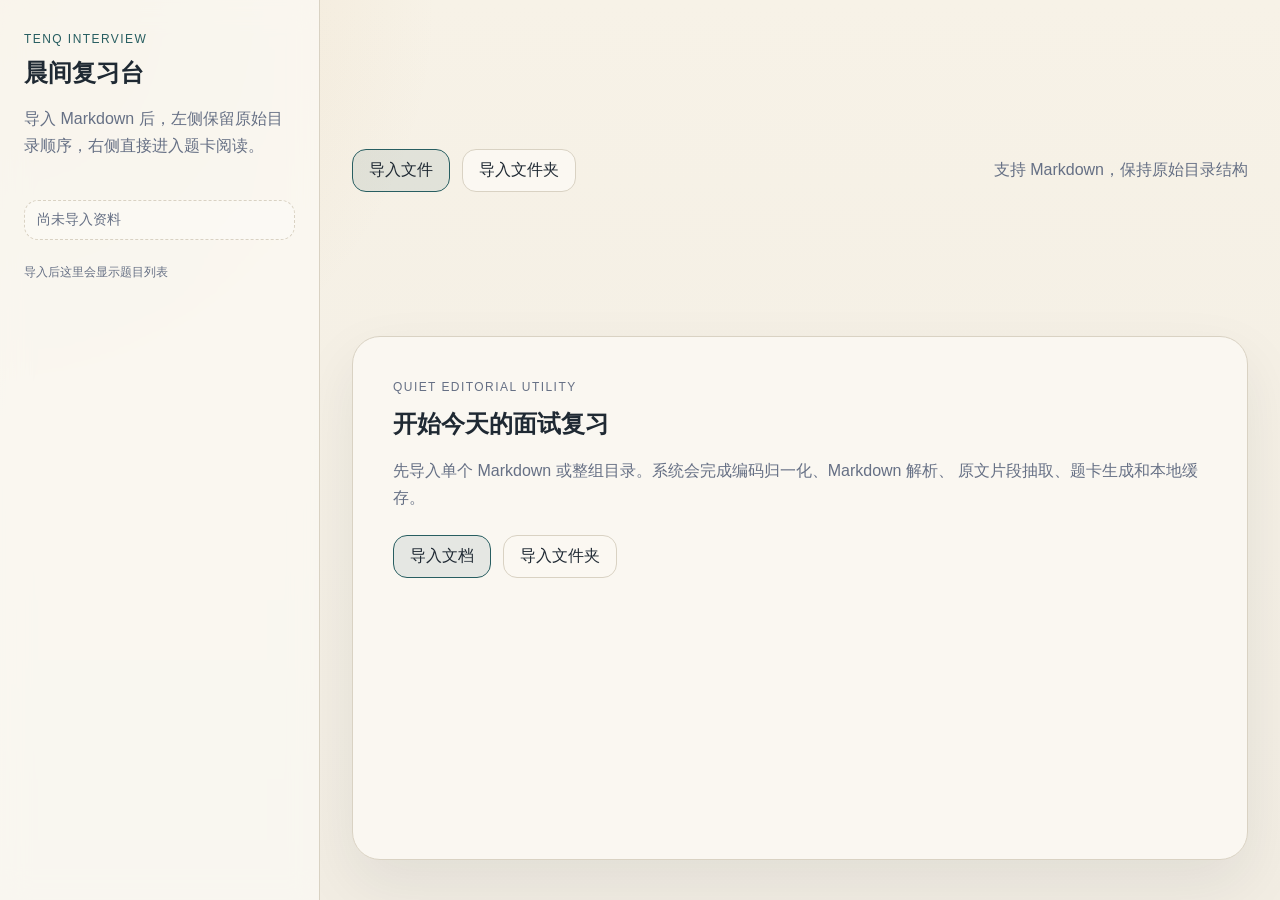
==== frontend/index.html @ 1c11b287 "feat(frontend): add import preview workbench ui" ====
<!doctype html>
<html lang="zh-CN">
  <head>
    <meta charset="UTF-8" />
    <meta name="viewport" content="width=device-width, initial-scale=1.0" />
    <title>TenQ Interview</title>
    <link rel="stylesheet" href="./src/style.css" />
  </head>
  <body>
    <div class="app-shell">
      <aside class="sidebar">
        <div class="sidebar__header">
          <p class="eyebrow">TenQ Interview</p>
          <h1>晨间复习台</h1>
          <p class="sidebar__copy">
            导入 Markdown 后，左侧保留原始目录顺序，右侧直接进入题卡阅读。
          </p>
        </div>

        <div class="sidebar__status" id="sidebar-status">尚未导入资料</div>
        <nav class="sidebar__list" id="document-list" aria-label="文档列表"></nav>
      </aside>

      <main class="workspace">
        <header class="toolbar">
          <div class="toolbar__group">
            <button id="import-file-button" class="toolbar__button toolbar__button--primary">
              导入文件
            </button>
            <button id="import-directory-button" class="toolbar__button">
              导入文件夹
            </button>
          </div>
          <div class="toolbar__meta" id="toolbar-meta">支持 Markdown，保持原始目录结构</div>
        </header>

        <section class="panel panel--hero" id="hero-panel">
          <p class="eyebrow">Quiet Editorial Utility</p>
          <h2>开始今天的面试复习</h2>
          <p>
            先导入单个 Markdown 或整组目录。系统会完成编码归一化、Markdown 解析、
            原文片段抽取、题卡生成和本地缓存。
          </p>
          <div class="hero__actions">
            <button id="hero-import-file" class="toolbar__button toolbar__button--primary">
              导入文档
            </button>
            <button id="hero-import-directory" class="toolbar__button">
              导入文件夹
            </button>
          </div>
        </section>

        <section class="panel panel--summary hidden" id="summary-panel" aria-live="polite">
          <div class="summary__header">
            <div>
              <p class="eyebrow">导入概览</p>
              <h2 id="summary-title">导入预览</h2>
            </div>
            <p class="summary__target" id="summary-target"></p>
          </div>
          <p class="summary__hint hidden" id="summary-hint"></p>
          <div class="summary__stats">
            <article class="stat">
              <span class="stat__label">总数</span>
              <strong class="stat__value" id="stat-total">0</strong>
            </article>
            <article class="stat">
              <span class="stat__label">可用</span>
              <strong class="stat__value" id="stat-ready">0</strong>
            </article>
            <article class="stat">
              <span class="stat__label">失败</span>
              <strong class="stat__value" id="stat-failed">0</strong>
            </article>
          </div>
          <div class="summary__actions">
            <button id="confirm-import-button" class="toolbar__button toolbar__button--primary">
              开始导入
            </button>
            <button id="cancel-import-button" class="toolbar__button">取消</button>
          </div>
        </section>

        <section class="panel panel--detail hidden" id="detail-panel">
          <div class="detail__header">
            <div>
              <p class="eyebrow">题目</p>
              <h2 id="detail-title">选择一个问题开始</h2>
            </div>
            <div class="detail__tags">
              <span class="tag" id="detail-status">未开始</span>
              <span class="tag hidden" id="detail-cache-tag">缓存命中</span>
            </div>
          </div>

          <div class="detail__meta" id="detail-meta"></div>
          <div class="warning-box hidden" id="preview-warning"></div>

          <section class="detail__section">
            <p class="detail__section-label" id="detail-main-label">标准答案</p>
            <div class="answer" id="detail-answer">
              选中左侧问题后，这里会显示压缩后的标准答案。
            </div>
            <div class="detail__actions hidden" id="preview-confirm-actions">
              <button id="confirm-document-button" class="toolbar__button toolbar__button--primary">
                确认该文档可导入
              </button>
            </div>
            <button class="link-button hidden" id="source-toggle" type="button">
              基于原文整理，可展开查看依据
            </button>
          </section>

          <section class="detail__section hidden" id="sources-panel">
            <p class="detail__section-label">原文依据</p>
            <div class="sources" id="detail-sources"></div>
          </section>

          <section class="detail__section hidden" id="error-panel">
            <p class="detail__section-label">失败原因</p>
            <div class="error-box" id="detail-error"></div>
            <div class="detail__actions">
              <button id="retry-document-button" class="toolbar__button">重新处理当前文档</button>
            </div>
          </section>
        </section>
      </main>
    </div>

    <script src="./src/app.js"></script>
  </body>
</html>
---- frontend/src/style.css ----
:root {
  color-scheme: light;
  --canvas: #f5f1e8;
  --surface: #fbf8f2;
  --surface-strong: rgba(251, 248, 242, 0.92);
  --ink: #1f2933;
  --muted: #667085;
  --border: #d9d2c3;
  --accent: #285e61;
  --accent-soft: rgba(40, 94, 97, 0.1);
  --accent-strong: rgba(40, 94, 97, 0.18);
  --error: #b2544f;
  --error-soft: rgba(178, 84, 79, 0.12);
  --shadow: 0 24px 60px rgba(31, 41, 51, 0.08);
}

* {
  box-sizing: border-box;
}

html,
body {
  min-height: 100%;
}

body {
  margin: 0;
  font-family: "Source Han Sans SC", "Noto Sans SC", sans-serif;
  color: var(--ink);
  background:
    radial-gradient(circle at top left, rgba(192, 138, 62, 0.16), transparent 28%),
    linear-gradient(180deg, #f7f2e7 0%, #f2ede3 100%);
}

button {
  font: inherit;
}

.hidden {
  display: none !important;
}

.app-shell {
  display: grid;
  grid-template-columns: 320px minmax(0, 1fr);
  min-height: 100vh;
}

.sidebar {
  display: flex;
  flex-direction: column;
  gap: 24px;
  padding: 32px 24px;
  border-right: 1px solid var(--border);
  background: rgba(251, 248, 242, 0.84);
  backdrop-filter: blur(14px);
}

.sidebar__header h1,
.panel h2 {
  margin: 0;
  font-family: "Noto Serif SC", "Source Han Serif SC", serif;
  font-weight: 700;
  line-height: 1.3;
}

.sidebar__copy,
.toolbar__meta,
.panel p,
.detail__meta {
  color: var(--muted);
  line-height: 1.7;
}

.sidebar__status {
  padding: 10px 12px;
  border: 1px dashed var(--border);
  border-radius: 14px;
  background: rgba(255, 255, 255, 0.28);
  font-size: 14px;
  color: var(--muted);
}

.sidebar__list {
  display: grid;
  gap: 10px;
  align-content: start;
  min-height: 0;
  overflow: auto;
}

.sidebar__item {
  display: grid;
  gap: 6px;
  padding: 14px 16px;
  border: 1px solid transparent;
  border-radius: 16px;
  background: transparent;
  text-align: left;
  color: var(--ink);
  cursor: pointer;
  transition: background-color 180ms ease, border-color 180ms ease;
}

.sidebar__item:hover,
.sidebar__item:focus-visible {
  border-color: var(--border);
  background: rgba(255, 255, 255, 0.34);
  outline: none;
}

.sidebar__item--active {
  border-color: var(--accent);
  background: var(--accent-soft);
}

.sidebar__title {
  font-size: 15px;
  line-height: 1.5;
}

.sidebar__path {
  font-size: 12px;
  color: var(--muted);
}

.workspace {
  display: grid;
  gap: 24px;
  padding: 28px 32px 40px;
}

.toolbar {
  display: flex;
  align-items: center;
  justify-content: space-between;
  gap: 16px;
}

.toolbar__group {
  display: flex;
  flex-wrap: wrap;
  gap: 12px;
}

.toolbar__button {
  padding: 10px 16px;
  border: 1px solid var(--border);
  border-radius: 14px;
  background: var(--surface);
  color: var(--ink);
  cursor: pointer;
}

.toolbar__button--primary {
  border-color: var(--accent);
  background: var(--accent-soft);
}

.toolbar__button:disabled {
  cursor: wait;
  opacity: 0.6;
}

.panel {
  border: 1px solid var(--border);
  border-radius: 28px;
  background: var(--surface-strong);
  box-shadow: var(--shadow);
}

.panel--hero,
.panel--detail {
  padding: 40px;
}

.panel--summary {
  padding: 28px 32px;
}

.eyebrow {
  margin: 0 0 12px;
  font-size: 12px;
  letter-spacing: 0.12em;
  text-transform: uppercase;
  color: var(--accent);
}

.hero__actions {
  display: flex;
  flex-wrap: wrap;
  gap: 12px;
  margin-top: 24px;
}

.summary__actions,
.detail__actions {
  display: flex;
  flex-wrap: wrap;
  gap: 12px;
  margin-top: 24px;
}

.summary__header,
.detail__header {
  display: flex;
  align-items: flex-start;
  justify-content: space-between;
  gap: 16px;
}

.summary__target {
  margin: 0;
  max-width: 320px;
  text-align: right;
  word-break: break-all;
}

.summary__hint {
  margin: 18px 0 0;
  color: #8a5a1f;
  line-height: 1.7;
}

.summary__stats {
  display: grid;
  grid-template-columns: repeat(3, minmax(0, 1fr));
  gap: 16px;
  margin-top: 24px;
}

.stat {
  padding: 18px 20px;
  border: 1px solid var(--border);
  border-radius: 20px;
  background: rgba(255, 255, 255, 0.34);
}

.stat__label {
  display: block;
  margin-bottom: 10px;
  font-size: 13px;
  color: var(--muted);
}

.stat__value {
  font-size: 32px;
  font-weight: 700;
}

.detail__tags {
  display: flex;
  flex-wrap: wrap;
  gap: 8px;
}

.tag {
  display: inline-flex;
  align-items: center;
  padding: 8px 12px;
  border-radius: 999px;
  background: rgba(255, 255, 255, 0.5);
  color: var(--muted);
  font-size: 13px;
}

.detail__meta {
  margin-top: 12px;
  font-size: 13px;
}

.detail__section {
  margin-top: 32px;
}

.detail__section-label {
  margin: 0 0 12px;
  color: var(--accent);
  font-size: 13px;
  letter-spacing: 0.08em;
  text-transform: uppercase;
}

.answer,
.error-box,
.source,
.warning-box {
  padding: 18px 20px;
  border: 1px solid var(--border);
  border-radius: 20px;
  background: rgba(255, 255, 255, 0.34);
  line-height: 1.8;
}

.sources {
  display: grid;
  gap: 12px;
}

.warning-box {
  margin-top: 20px;
  border-color: rgba(192, 138, 62, 0.32);
  background: rgba(192, 138, 62, 0.12);
  color: #8a5a1f;
}

.error-box {
  border-color: rgba(178, 84, 79, 0.22);
  background: var(--error-soft);
  color: var(--error);
}

.link-button {
  margin-top: 14px;
  padding: 0;
  border: 0;
  background: transparent;
  color: var(--accent);
  cursor: pointer;
}

@media (max-width: 1100px) {
  .app-shell {
    grid-template-columns: 1fr;
  }

  .sidebar {
    border-right: 0;
    border-bottom: 1px solid var(--border);
  }
}

@media (max-width: 720px) {
  .workspace {
    padding: 20px;
  }

  .panel--hero,
  .panel--detail,
  .panel--summary {
    padding: 24px;
  }

  .toolbar,
  .summary__header,
  .detail__header {
    flex-direction: column;
    align-items: stretch;
  }

  .summary__target {
    max-width: none;
    text-align: left;
  }

  .summary__stats {
    grid-template-columns: 1fr;
  }
}
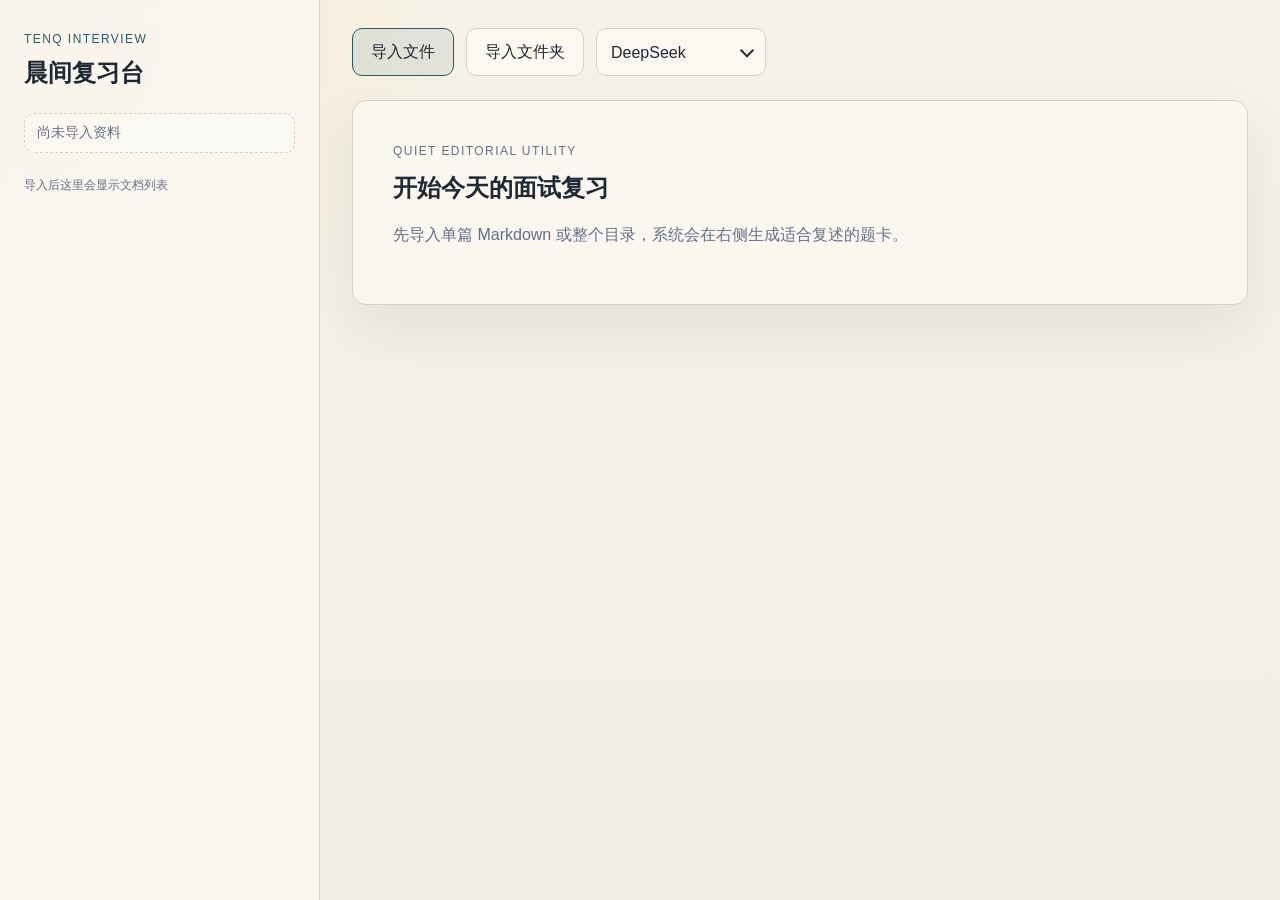
==== commit 7abaf992: "feat: add agent-driven document summarization" ====
--- a/frontend/index.html
+++ b/frontend/index.html
@@ -12,9 +12,6 @@
         <div class="sidebar__header">
           <p class="eyebrow">TenQ Interview</p>
           <h1>晨间复习台</h1>
-          <p class="sidebar__copy">
-            导入 Markdown 后，左侧保留原始目录顺序，右侧直接进入题卡阅读。
-          </p>
         </div>
 
         <div class="sidebar__status" id="sidebar-status">尚未导入资料</div>
@@ -24,40 +21,42 @@
       <main class="workspace">
         <header class="toolbar">
           <div class="toolbar__group">
+            <button
+              id="sidebar-toggle-button"
+              class="toolbar__button toolbar__button--ghost toolbar__button--sidebar hidden"
+              aria-expanded="false"
+              aria-controls="document-list"
+              type="button"
+            >
+              文档目录
+            </button>
             <button id="import-file-button" class="toolbar__button toolbar__button--primary">
               导入文件
             </button>
-            <button id="import-directory-button" class="toolbar__button">
-              导入文件夹
-            </button>
+            <button id="import-directory-button" class="toolbar__button">导入文件夹</button>
+            <label class="toolbar__select-wrap" for="provider-select">
+              <select id="provider-select" class="toolbar__select" aria-label="Agent 接入方式"></select>
+            </label>
           </div>
-          <div class="toolbar__meta" id="toolbar-meta">支持 Markdown，保持原始目录结构</div>
         </header>
 
         <section class="panel panel--hero" id="hero-panel">
           <p class="eyebrow">Quiet Editorial Utility</p>
           <h2>开始今天的面试复习</h2>
-          <p>
-            先导入单个 Markdown 或整组目录。系统会完成编码归一化、Markdown 解析、
-            原文片段抽取、题卡生成和本地缓存。
-          </p>
-          <div class="hero__actions">
-            <button id="hero-import-file" class="toolbar__button toolbar__button--primary">
-              导入文档
-            </button>
-            <button id="hero-import-directory" class="toolbar__button">
-              导入文件夹
-            </button>
-          </div>
+          <p>先导入单篇 Markdown 或整个目录，系统会在右侧生成适合复述的题卡。</p>
         </section>
 
         <section class="panel panel--summary hidden" id="summary-panel" aria-live="polite">
           <div class="summary__header">
             <div>
-              <p class="eyebrow">导入概览</p>
               <h2 id="summary-title">导入预览</h2>
             </div>
-            <p class="summary__target" id="summary-target"></p>
+            <div class="summary__actions">
+              <button id="confirm-import-button" class="toolbar__button toolbar__button--primary">
+                开始导入
+              </button>
+              <button id="cancel-import-button" class="toolbar__button">取消</button>
+            </div>
           </div>
           <p class="summary__hint hidden" id="summary-hint"></p>
           <div class="summary__stats">
@@ -74,19 +73,13 @@
               <strong class="stat__value" id="stat-failed">0</strong>
             </article>
           </div>
-          <div class="summary__actions">
-            <button id="confirm-import-button" class="toolbar__button toolbar__button--primary">
-              开始导入
-            </button>
-            <button id="cancel-import-button" class="toolbar__button">取消</button>
-          </div>
         </section>
 
         <section class="panel panel--detail hidden" id="detail-panel">
           <div class="detail__header">
             <div>
               <p class="eyebrow">题目</p>
-              <h2 id="detail-title">选择一个问题开始</h2>
+              <h2 id="detail-title">选择一篇文档开始</h2>
             </div>
             <div class="detail__tags">
               <span class="tag" id="detail-status">未开始</span>
@@ -99,9 +92,7 @@
 
           <section class="detail__section">
             <p class="detail__section-label" id="detail-main-label">标准答案</p>
-            <div class="answer" id="detail-answer">
-              选中左侧问题后，这里会显示压缩后的标准答案。
-            </div>
+            <div class="answer" id="detail-answer">导入完成后，选中文档即可查看整理后的题卡。</div>
             <div class="detail__actions hidden" id="preview-confirm-actions">
               <button id="confirm-document-button" class="toolbar__button toolbar__button--primary">
                 确认该文档可导入
@@ -110,6 +101,11 @@
             <button class="link-button hidden" id="source-toggle" type="button">
               基于原文整理，可展开查看依据
             </button>
+          </section>
+
+          <section class="detail__section hidden" id="outline-panel">
+            <p class="detail__section-label">记忆提纲</p>
+            <div class="outline" id="detail-outline"></div>
           </section>
 
           <section class="detail__section hidden" id="sources-panel">
@@ -128,6 +124,9 @@
       </main>
     </div>
 
+    <script src="./src/import-session.js"></script>
+    <script src="./src/agent-options.js"></script>
+    <script src="./src/markdown-render.js"></script>
     <script src="./src/app.js"></script>
   </body>
 </html>
--- a/frontend/src/style.css
+++ b/frontend/src/style.css
@@ -20,11 +20,13 @@
 
 html,
 body {
+  height: 100%;
   min-height: 100%;
 }
 
 body {
   margin: 0;
+  overflow: hidden;
   font-family: "Source Han Sans SC", "Noto Sans SC", sans-serif;
   color: var(--ink);
   background:
@@ -36,6 +38,11 @@
   font: inherit;
 }
 
+button:focus-visible {
+  outline: 2px solid rgba(40, 94, 97, 0.42);
+  outline-offset: 2px;
+}
+
 .hidden {
   display: none !important;
 }
@@ -43,17 +50,23 @@
 .app-shell {
   display: grid;
   grid-template-columns: 320px minmax(0, 1fr);
+  height: 100vh;
   min-height: 100vh;
+  overflow: hidden;
 }
 
 .sidebar {
   display: flex;
   flex-direction: column;
   gap: 24px;
+  min-height: 0;
+  height: 100vh;
   padding: 32px 24px;
   border-right: 1px solid var(--border);
   background: rgba(251, 248, 242, 0.84);
   backdrop-filter: blur(14px);
+  overflow: hidden;
+  transition: transform 180ms ease, opacity 180ms ease, visibility 180ms ease;
 }
 
 .sidebar__header h1,
@@ -64,8 +77,6 @@
   line-height: 1.3;
 }
 
-.sidebar__copy,
-.toolbar__meta,
 .panel p,
 .detail__meta {
   color: var(--muted);
@@ -75,13 +86,14 @@
 .sidebar__status {
   padding: 10px 12px;
   border: 1px dashed var(--border);
-  border-radius: 14px;
+  border-radius: 10px;
   background: rgba(255, 255, 255, 0.28);
   font-size: 14px;
   color: var(--muted);
 }
 
 .sidebar__list {
+  flex: 1;
   display: grid;
   gap: 10px;
   align-content: start;
@@ -94,7 +106,7 @@
   gap: 6px;
   padding: 14px 16px;
   border: 1px solid transparent;
-  border-radius: 16px;
+  border-radius: 10px;
   background: transparent;
   text-align: left;
   color: var(--ink);
@@ -117,23 +129,31 @@
 .sidebar__title {
   font-size: 15px;
   line-height: 1.5;
+  overflow-wrap: anywhere;
 }
 
 .sidebar__path {
   font-size: 12px;
   color: var(--muted);
+  line-height: 1.4;
+  overflow-wrap: anywhere;
 }
 
 .workspace {
   display: grid;
+  grid-template-rows: auto auto minmax(0, 1fr);
   gap: 24px;
+  min-width: 0;
+  min-height: 0;
+  height: 100vh;
   padding: 28px 32px 40px;
+  overflow: hidden;
 }
 
 .toolbar {
   display: flex;
   align-items: center;
-  justify-content: space-between;
+  justify-content: flex-start;
   gap: 16px;
 }
 
@@ -141,17 +161,64 @@
   display: flex;
   flex-wrap: wrap;
   gap: 12px;
+  align-items: end;
+}
+
+.toolbar__select-wrap {
+  position: relative;
+  display: inline-flex;
+  align-items: center;
+  min-width: 170px;
+}
+
+.toolbar__select-wrap::after {
+  content: "";
+  position: absolute;
+  top: 50%;
+  right: 14px;
+  width: 8px;
+  height: 8px;
+  border-right: 2px solid var(--ink);
+  border-bottom: 2px solid var(--ink);
+  transform: translateY(-65%) rotate(45deg);
+  pointer-events: none;
+}
+
+.toolbar__select {
+  width: 100%;
+  height: 48px;
+  padding: 0 42px 0 14px;
+  border: 1px solid var(--border);
+  border-radius: 10px;
+  background: var(--surface);
+  color: var(--ink);
+  font: inherit;
+  appearance: none;
+  -webkit-appearance: none;
+  -moz-appearance: none;
 }
 
 .toolbar__button {
-  padding: 10px 16px;
-  border: 1px solid var(--border);
-  border-radius: 14px;
+  display: inline-flex;
+  align-items: center;
+  justify-content: center;
+  min-height: 48px;
+  padding: 0 18px;
+  border: 1px solid var(--border);
+  border-radius: 10px;
   background: var(--surface);
   color: var(--ink);
   cursor: pointer;
 }
 
+.toolbar__button--ghost {
+  background: rgba(255, 255, 255, 0.38);
+}
+
+.toolbar__button--sidebar {
+  display: none;
+}
+
 .toolbar__button--primary {
   border-color: var(--accent);
   background: var(--accent-soft);
@@ -164,7 +231,7 @@
 
 .panel {
   border: 1px solid var(--border);
-  border-radius: 28px;
+  border-radius: 14px;
   background: var(--surface-strong);
   box-shadow: var(--shadow);
 }
@@ -174,8 +241,26 @@
   padding: 40px;
 }
 
+.panel--detail {
+  min-width: 0;
+  min-height: 0;
+  overflow: auto;
+}
+
+.panel--detail h2,
+.panel--summary h2,
+.detail__meta {
+  overflow-wrap: anywhere;
+}
+
 .panel--summary {
-  padding: 28px 32px;
+  min-width: 0;
+  padding: 10px 14px;
+  overflow: auto;
+}
+
+.panel--summary h2 {
+  font-size: 20px;
 }
 
 .eyebrow {
@@ -201,51 +286,65 @@
   margin-top: 24px;
 }
 
+.summary__actions {
+  margin-top: 0;
+  gap: 8px;
+  align-items: center;
+  justify-content: flex-end;
+}
+
 .summary__header,
 .detail__header {
   display: flex;
-  align-items: flex-start;
+  align-items: center;
   justify-content: space-between;
-  gap: 16px;
-}
-
-.summary__target {
-  margin: 0;
-  max-width: 320px;
-  text-align: right;
-  word-break: break-all;
+  gap: 12px;
+  min-width: 0;
+  flex-wrap: wrap;
+}
+
+.summary__header > :first-child,
+.detail__header > :first-child {
+  min-width: 0;
 }
 
 .summary__hint {
-  margin: 18px 0 0;
+  margin: 6px 0 0;
   color: #8a5a1f;
-  line-height: 1.7;
+  font-size: 13px;
+  line-height: 1.5;
 }
 
 .summary__stats {
   display: grid;
-  grid-template-columns: repeat(3, minmax(0, 1fr));
-  gap: 16px;
-  margin-top: 24px;
+  grid-template-columns: repeat(auto-fit, minmax(150px, 1fr));
+  gap: 10px;
+  margin-top: 10px;
 }
 
 .stat {
-  padding: 18px 20px;
-  border: 1px solid var(--border);
-  border-radius: 20px;
+  padding: 8px 10px;
+  border: 1px solid var(--border);
+  border-radius: 10px;
   background: rgba(255, 255, 255, 0.34);
 }
 
 .stat__label {
   display: block;
-  margin-bottom: 10px;
-  font-size: 13px;
+  margin-bottom: 6px;
+  font-size: 12px;
   color: var(--muted);
 }
 
 .stat__value {
-  font-size: 32px;
+  font-size: 18px;
   font-weight: 700;
+}
+
+.summary__actions .toolbar__button {
+  min-height: 34px;
+  padding: 0 12px;
+  border-radius: 6px;
 }
 
 .detail__tags {
@@ -264,6 +363,57 @@
   font-size: 13px;
 }
 
+.answer,
+.source {
+  line-height: 1.8;
+}
+
+.answer p,
+.source p {
+  margin: 0 0 14px;
+}
+
+.answer p:last-child,
+.source p:last-child {
+  margin-bottom: 0;
+}
+
+.answer pre,
+.source pre {
+  margin: 16px 0;
+  padding: 16px 18px;
+  overflow: auto;
+  border: 1px solid var(--border);
+  border-radius: 10px;
+  background: rgba(31, 41, 51, 0.06);
+}
+
+.answer code,
+.source code {
+  font-family: "JetBrains Mono", "Consolas", monospace;
+  font-size: 13px;
+}
+
+.answer :not(pre) > code,
+.source :not(pre) > code {
+  padding: 2px 6px;
+  border-radius: 6px;
+  background: rgba(31, 41, 51, 0.08);
+}
+
+.answer img,
+.source img {
+  display: block;
+  max-width: 100%;
+  margin: 8px 0;
+  border-radius: 10px;
+  border: 1px solid var(--border);
+}
+
+.md-figure {
+  margin: 16px 0;
+}
+
 .detail__meta {
   margin-top: 12px;
   font-size: 13px;
@@ -287,7 +437,7 @@
 .warning-box {
   padding: 18px 20px;
   border: 1px solid var(--border);
-  border-radius: 20px;
+  border-radius: 10px;
   background: rgba(255, 255, 255, 0.34);
   line-height: 1.8;
 }
@@ -295,6 +445,28 @@
 .sources {
   display: grid;
   gap: 12px;
+}
+
+.answer--loading {
+  border-style: dashed;
+  background: linear-gradient(90deg, rgba(255, 255, 255, 0.34), rgba(40, 94, 97, 0.08), rgba(255, 255, 255, 0.34));
+  background-size: 200% 100%;
+  animation: answer-loading 1.4s ease-in-out infinite;
+}
+
+.outline {
+  padding: 18px 20px;
+  border: 1px solid var(--border);
+  border-radius: 10px;
+  background: rgba(255, 255, 255, 0.34);
+}
+
+.outline__list {
+  margin: 0;
+  padding-left: 20px;
+  display: grid;
+  gap: 10px;
+  line-height: 1.7;
 }
 
 .warning-box {
@@ -319,14 +491,50 @@
   cursor: pointer;
 }
 
+@keyframes answer-loading {
+  0% {
+    background-position: 200% 0;
+  }
+  100% {
+    background-position: -200% 0;
+  }
+}
+
 @media (max-width: 1100px) {
   .app-shell {
     grid-template-columns: 1fr;
   }
 
   .sidebar {
-    border-right: 0;
-    border-bottom: 1px solid var(--border);
+    position: fixed;
+    top: 0;
+    left: 0;
+    z-index: 20;
+    width: min(360px, calc(100vw - 32px));
+    height: 100vh;
+    border-right: 1px solid var(--border);
+    border-bottom: 0;
+    box-shadow: var(--shadow);
+    transform: translateX(-104%);
+    opacity: 0;
+    visibility: hidden;
+    overflow: auto;
+  }
+
+  body.sidebar-open {
+    overflow: hidden;
+  }
+
+  body.sidebar-open .sidebar {
+    transform: translateX(0);
+    opacity: 1;
+    visibility: visible;
+  }
+
+  .toolbar__button--sidebar {
+    display: inline-flex;
+    align-items: center;
+    justify-content: center;
   }
 }
 
@@ -348,11 +556,6 @@
     align-items: stretch;
   }
 
-  .summary__target {
-    max-width: none;
-    text-align: left;
-  }
-
   .summary__stats {
     grid-template-columns: 1fr;
   }
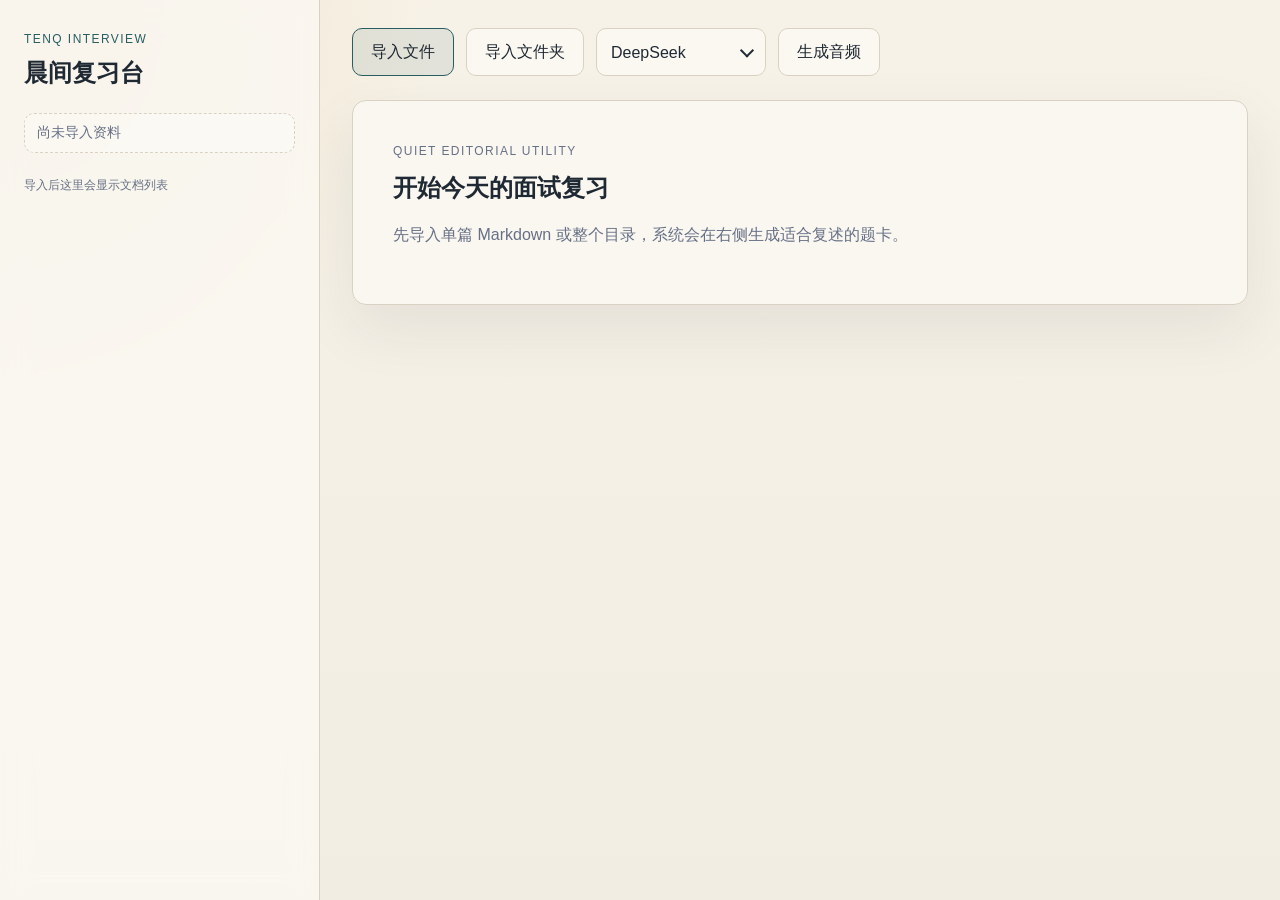
==== commit cd9e59b9: "feat: 新增音频生成前端界面 - 添加生成音频按钮和状态显示区域 - 实现音频生成状态轮询和进度展示 - 支持取消正在进行的音频生成任务 - 添加音频生成状态标准化和消息渲染  Co-Author" ====
--- a/frontend/index.html
+++ b/frontend/index.html
@@ -15,6 +15,14 @@
         </div>
 
         <div class="sidebar__status" id="sidebar-status">尚未导入资料</div>
+        <div class="sidebar__selection hidden" id="batch-export-toolbar">
+          <label class="sidebar__selection-toggle" for="select-all-ready">
+            <input id="select-all-ready" type="checkbox" />
+            <span>全选可用题目</span>
+          </label>
+          <span class="sidebar__selection-count" id="selected-export-count">已选 0 篇</span>
+          <button id="batch-export-button" class="toolbar__button" type="button">批量导出</button>
+        </div>
         <nav class="sidebar__list" id="document-list" aria-label="文档列表"></nav>
       </aside>
 
@@ -37,6 +45,8 @@
             <label class="toolbar__select-wrap" for="provider-select">
               <select id="provider-select" class="toolbar__select" aria-label="Agent 接入方式"></select>
             </label>
+            <button id="generate-audio-button" class="toolbar__button" type="button">生成音频</button>
+            <span id="audio-generation-status" class="toolbar__meta hidden" aria-live="polite"></span>
           </div>
         </header>
 
@@ -93,6 +103,9 @@
           <section class="detail__section">
             <p class="detail__section-label" id="detail-main-label">标准答案</p>
             <div class="answer" id="detail-answer">导入完成后，选中文档即可查看整理后的题卡。</div>
+            <div class="detail__actions hidden" id="export-actions">
+              <button id="export-document-button" class="toolbar__button" type="button">导出到 Markdown</button>
+            </div>
             <div class="detail__actions hidden" id="preview-confirm-actions">
               <button id="confirm-document-button" class="toolbar__button toolbar__button--primary">
                 确认该文档可导入
--- a/frontend/src/style.css
+++ b/frontend/src/style.css
@@ -92,6 +92,36 @@
   color: var(--muted);
 }
 
+.sidebar__selection {
+  display: grid;
+  gap: 12px;
+  padding: 12px;
+  border: 1px solid var(--border);
+  border-radius: 10px;
+  background: rgba(255, 255, 255, 0.34);
+}
+
+.sidebar__selection-toggle {
+  display: inline-flex;
+  align-items: center;
+  gap: 10px;
+  min-height: 44px;
+  color: var(--ink);
+  font-size: 14px;
+}
+
+.sidebar__selection-toggle input,
+.sidebar__item-check input {
+  width: 18px;
+  height: 18px;
+  accent-color: var(--accent);
+}
+
+.sidebar__selection-count {
+  font-size: 12px;
+  color: var(--muted);
+}
+
 .sidebar__list {
   flex: 1;
   display: grid;
@@ -103,7 +133,9 @@
 
 .sidebar__item {
   display: grid;
-  gap: 6px;
+  grid-template-columns: auto minmax(0, 1fr);
+  gap: 12px;
+  align-items: start;
   padding: 14px 16px;
   border: 1px solid transparent;
   border-radius: 10px;
@@ -124,6 +156,20 @@
 .sidebar__item--active {
   border-color: var(--accent);
   background: var(--accent-soft);
+}
+
+.sidebar__item-check {
+  display: inline-flex;
+  align-items: center;
+  justify-content: center;
+  min-width: 18px;
+  min-height: 44px;
+}
+
+.sidebar__item-content {
+  display: grid;
+  gap: 6px;
+  min-width: 0;
 }
 
 .sidebar__title {
@@ -227,6 +273,16 @@
 .toolbar__button:disabled {
   cursor: wait;
   opacity: 0.6;
+}
+
+.toolbar__meta {
+  display: inline-flex;
+  align-items: center;
+  min-height: 48px;
+  padding: 0 4px;
+  color: var(--muted);
+  font-size: 14px;
+  line-height: 1.5;
 }
 
 .panel {
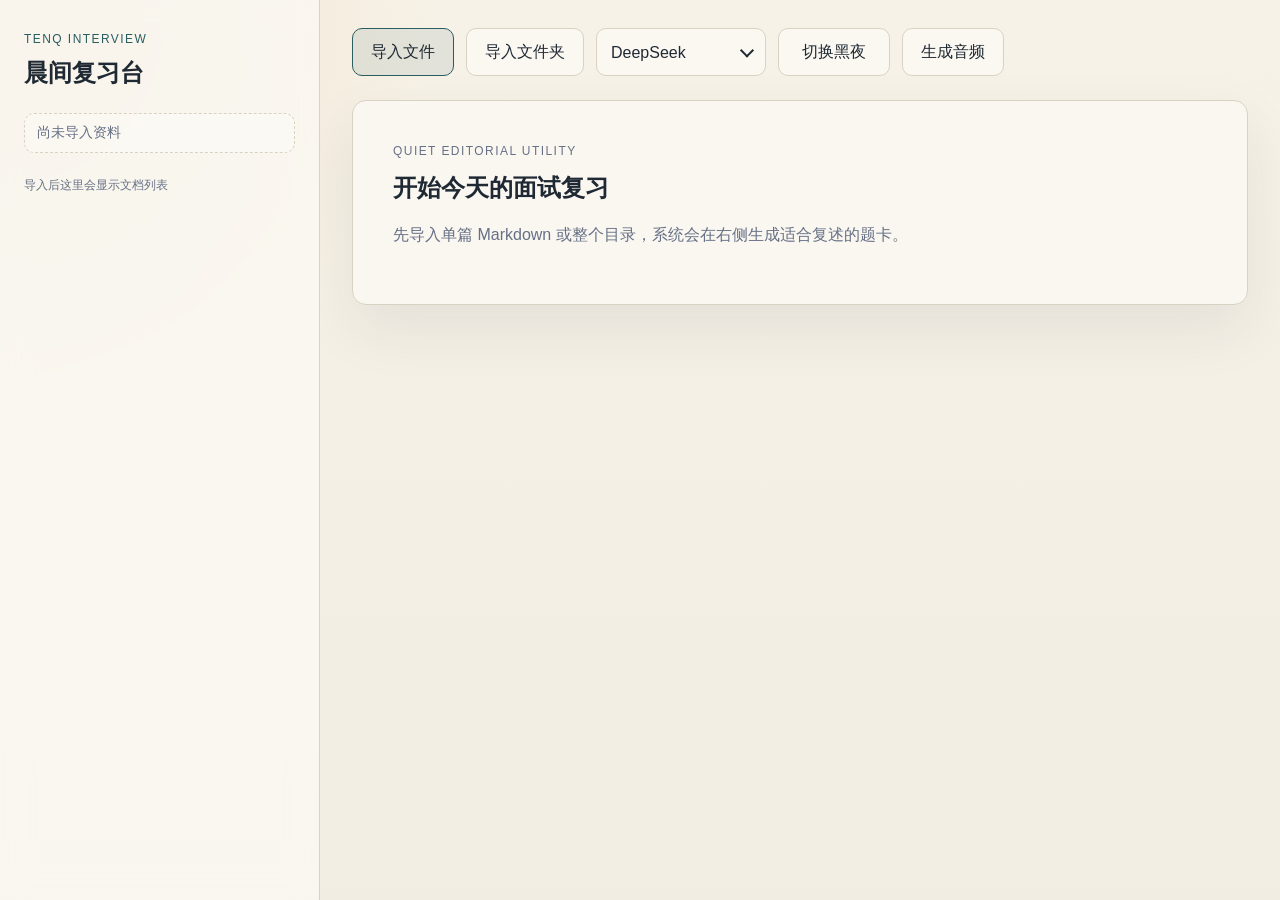
==== commit f31e14e8: "feat(ui): add dark theme toggle" ====
--- a/frontend/index.html
+++ b/frontend/index.html
@@ -45,6 +45,15 @@
             <label class="toolbar__select-wrap" for="provider-select">
               <select id="provider-select" class="toolbar__select" aria-label="Agent 接入方式"></select>
             </label>
+            <button
+              id="theme-toggle-button"
+              class="toolbar__button toolbar__button--theme"
+              type="button"
+              aria-pressed="false"
+              aria-label="切换黑夜"
+            >
+              切换黑夜
+            </button>
             <button id="generate-audio-button" class="toolbar__button" type="button">生成音频</button>
             <span id="audio-generation-status" class="toolbar__meta hidden" aria-live="polite"></span>
           </div>
@@ -140,6 +149,7 @@
     <script src="./src/import-session.js"></script>
     <script src="./src/agent-options.js"></script>
     <script src="./src/markdown-render.js"></script>
+    <script src="./src/theme.js"></script>
     <script src="./src/app.js"></script>
   </body>
 </html>
--- a/frontend/src/style.css
+++ b/frontend/src/style.css
@@ -2,16 +2,74 @@
   color-scheme: light;
   --canvas: #f5f1e8;
   --surface: #fbf8f2;
+  --surface-soft: rgba(255, 255, 255, 0.34);
   --surface-strong: rgba(251, 248, 242, 0.92);
+  --surface-muted: rgba(255, 255, 255, 0.28);
+  --surface-frosted: rgba(251, 248, 242, 0.84);
+  --surface-ghost: rgba(255, 255, 255, 0.38);
+  --surface-tag: rgba(255, 255, 255, 0.5);
   --ink: #1f2933;
   --muted: #667085;
   --border: #d9d2c3;
   --accent: #285e61;
   --accent-soft: rgba(40, 94, 97, 0.1);
   --accent-strong: rgba(40, 94, 97, 0.18);
+  --accent-outline: rgba(40, 94, 97, 0.42);
+  --warning: #8a5a1f;
+  --warning-border: rgba(192, 138, 62, 0.32);
+  --warning-soft: rgba(192, 138, 62, 0.12);
   --error: #b2544f;
+  --error-border: rgba(178, 84, 79, 0.22);
   --error-soft: rgba(178, 84, 79, 0.12);
+  --code-block: rgba(31, 41, 51, 0.06);
+  --code-inline: rgba(31, 41, 51, 0.08);
+  --background-radial: rgba(192, 138, 62, 0.16);
+  --background-gradient-start: #f7f2e7;
+  --background-gradient-end: #f2ede3;
+  --answer-loading: linear-gradient(
+    90deg,
+    rgba(255, 255, 255, 0.34),
+    rgba(40, 94, 97, 0.08),
+    rgba(255, 255, 255, 0.34)
+  );
   --shadow: 0 24px 60px rgba(31, 41, 51, 0.08);
+}
+
+:root[data-theme="dark"] {
+  color-scheme: dark;
+  --canvas: #182220;
+  --surface: #22302d;
+  --surface-soft: rgba(45, 62, 58, 0.72);
+  --surface-strong: rgba(34, 48, 45, 0.94);
+  --surface-muted: rgba(42, 58, 54, 0.74);
+  --surface-frosted: rgba(34, 48, 45, 0.86);
+  --surface-ghost: rgba(53, 72, 67, 0.86);
+  --surface-tag: rgba(58, 79, 74, 0.92);
+  --ink: #e7e1d5;
+  --muted: #b1b8ae;
+  --border: #41514c;
+  --accent: #7fa49c;
+  --accent-soft: rgba(127, 164, 156, 0.18);
+  --accent-strong: rgba(127, 164, 156, 0.28);
+  --accent-outline: rgba(127, 164, 156, 0.48);
+  --warning: #d0b07b;
+  --warning-border: rgba(192, 138, 62, 0.34);
+  --warning-soft: rgba(192, 138, 62, 0.14);
+  --error: #e19a93;
+  --error-border: rgba(178, 84, 79, 0.28);
+  --error-soft: rgba(178, 84, 79, 0.16);
+  --code-block: rgba(11, 17, 16, 0.42);
+  --code-inline: rgba(11, 17, 16, 0.32);
+  --background-radial: rgba(192, 138, 62, 0.12);
+  --background-gradient-start: #1d2826;
+  --background-gradient-end: #141b1a;
+  --answer-loading: linear-gradient(
+    90deg,
+    rgba(45, 62, 58, 0.72),
+    rgba(127, 164, 156, 0.16),
+    rgba(45, 62, 58, 0.72)
+  );
+  --shadow: 0 28px 72px rgba(4, 8, 8, 0.34);
 }
 
 * {
@@ -30,8 +88,8 @@
   font-family: "Source Han Sans SC", "Noto Sans SC", sans-serif;
   color: var(--ink);
   background:
-    radial-gradient(circle at top left, rgba(192, 138, 62, 0.16), transparent 28%),
-    linear-gradient(180deg, #f7f2e7 0%, #f2ede3 100%);
+    radial-gradient(circle at top left, var(--background-radial), transparent 28%),
+    linear-gradient(180deg, var(--background-gradient-start) 0%, var(--background-gradient-end) 100%);
 }
 
 button {
@@ -39,7 +97,7 @@
 }
 
 button:focus-visible {
-  outline: 2px solid rgba(40, 94, 97, 0.42);
+  outline: 2px solid var(--accent-outline);
   outline-offset: 2px;
 }
 
@@ -63,7 +121,7 @@
   height: 100vh;
   padding: 32px 24px;
   border-right: 1px solid var(--border);
-  background: rgba(251, 248, 242, 0.84);
+  background: var(--surface-frosted);
   backdrop-filter: blur(14px);
   overflow: hidden;
   transition: transform 180ms ease, opacity 180ms ease, visibility 180ms ease;
@@ -87,7 +145,7 @@
   padding: 10px 12px;
   border: 1px dashed var(--border);
   border-radius: 10px;
-  background: rgba(255, 255, 255, 0.28);
+  background: var(--surface-muted);
   font-size: 14px;
   color: var(--muted);
 }
@@ -98,7 +156,7 @@
   padding: 12px;
   border: 1px solid var(--border);
   border-radius: 10px;
-  background: rgba(255, 255, 255, 0.34);
+  background: var(--surface-soft);
 }
 
 .sidebar__selection-toggle {
@@ -149,7 +207,7 @@
 .sidebar__item:hover,
 .sidebar__item:focus-visible {
   border-color: var(--border);
-  background: rgba(255, 255, 255, 0.34);
+  background: var(--surface-soft);
   outline: none;
 }
 
@@ -236,6 +294,7 @@
   padding: 0 42px 0 14px;
   border: 1px solid var(--border);
   border-radius: 10px;
+  color-scheme: light;
   background: var(--surface);
   color: var(--ink);
   font: inherit;
@@ -244,6 +303,12 @@
   -moz-appearance: none;
 }
 
+.toolbar__select option {
+  color-scheme: light;
+  background: #fbf8f2;
+  color: #1f2933;
+}
+
 .toolbar__button {
   display: inline-flex;
   align-items: center;
@@ -258,16 +323,25 @@
 }
 
 .toolbar__button--ghost {
-  background: rgba(255, 255, 255, 0.38);
+  background: var(--surface-ghost);
 }
 
 .toolbar__button--sidebar {
   display: none;
+}
+
+.toolbar__button--theme {
+  min-width: 112px;
 }
 
 .toolbar__button--primary {
   border-color: var(--accent);
   background: var(--accent-soft);
+}
+
+.toolbar__button--active {
+  border-color: var(--accent);
+  background: var(--accent-strong);
 }
 
 .toolbar__button:disabled {
@@ -366,7 +440,7 @@
 
 .summary__hint {
   margin: 6px 0 0;
-  color: #8a5a1f;
+  color: var(--warning);
   font-size: 13px;
   line-height: 1.5;
 }
@@ -382,7 +456,7 @@
   padding: 8px 10px;
   border: 1px solid var(--border);
   border-radius: 10px;
-  background: rgba(255, 255, 255, 0.34);
+  background: var(--surface-soft);
 }
 
 .stat__label {
@@ -414,7 +488,7 @@
   align-items: center;
   padding: 8px 12px;
   border-radius: 999px;
-  background: rgba(255, 255, 255, 0.5);
+  background: var(--surface-tag);
   color: var(--muted);
   font-size: 13px;
 }
@@ -441,7 +515,7 @@
   overflow: auto;
   border: 1px solid var(--border);
   border-radius: 10px;
-  background: rgba(31, 41, 51, 0.06);
+  background: var(--code-block);
 }
 
 .answer code,
@@ -454,7 +528,7 @@
 .source :not(pre) > code {
   padding: 2px 6px;
   border-radius: 6px;
-  background: rgba(31, 41, 51, 0.08);
+  background: var(--code-inline);
 }
 
 .answer img,
@@ -494,7 +568,7 @@
   padding: 18px 20px;
   border: 1px solid var(--border);
   border-radius: 10px;
-  background: rgba(255, 255, 255, 0.34);
+  background: var(--surface-soft);
   line-height: 1.8;
 }
 
@@ -505,7 +579,7 @@
 
 .answer--loading {
   border-style: dashed;
-  background: linear-gradient(90deg, rgba(255, 255, 255, 0.34), rgba(40, 94, 97, 0.08), rgba(255, 255, 255, 0.34));
+  background: var(--answer-loading);
   background-size: 200% 100%;
   animation: answer-loading 1.4s ease-in-out infinite;
 }
@@ -514,7 +588,7 @@
   padding: 18px 20px;
   border: 1px solid var(--border);
   border-radius: 10px;
-  background: rgba(255, 255, 255, 0.34);
+  background: var(--surface-soft);
 }
 
 .outline__list {
@@ -527,13 +601,13 @@
 
 .warning-box {
   margin-top: 20px;
-  border-color: rgba(192, 138, 62, 0.32);
-  background: rgba(192, 138, 62, 0.12);
-  color: #8a5a1f;
+  border-color: var(--warning-border);
+  background: var(--warning-soft);
+  color: var(--warning);
 }
 
 .error-box {
-  border-color: rgba(178, 84, 79, 0.22);
+  border-color: var(--error-border);
   background: var(--error-soft);
   color: var(--error);
 }
